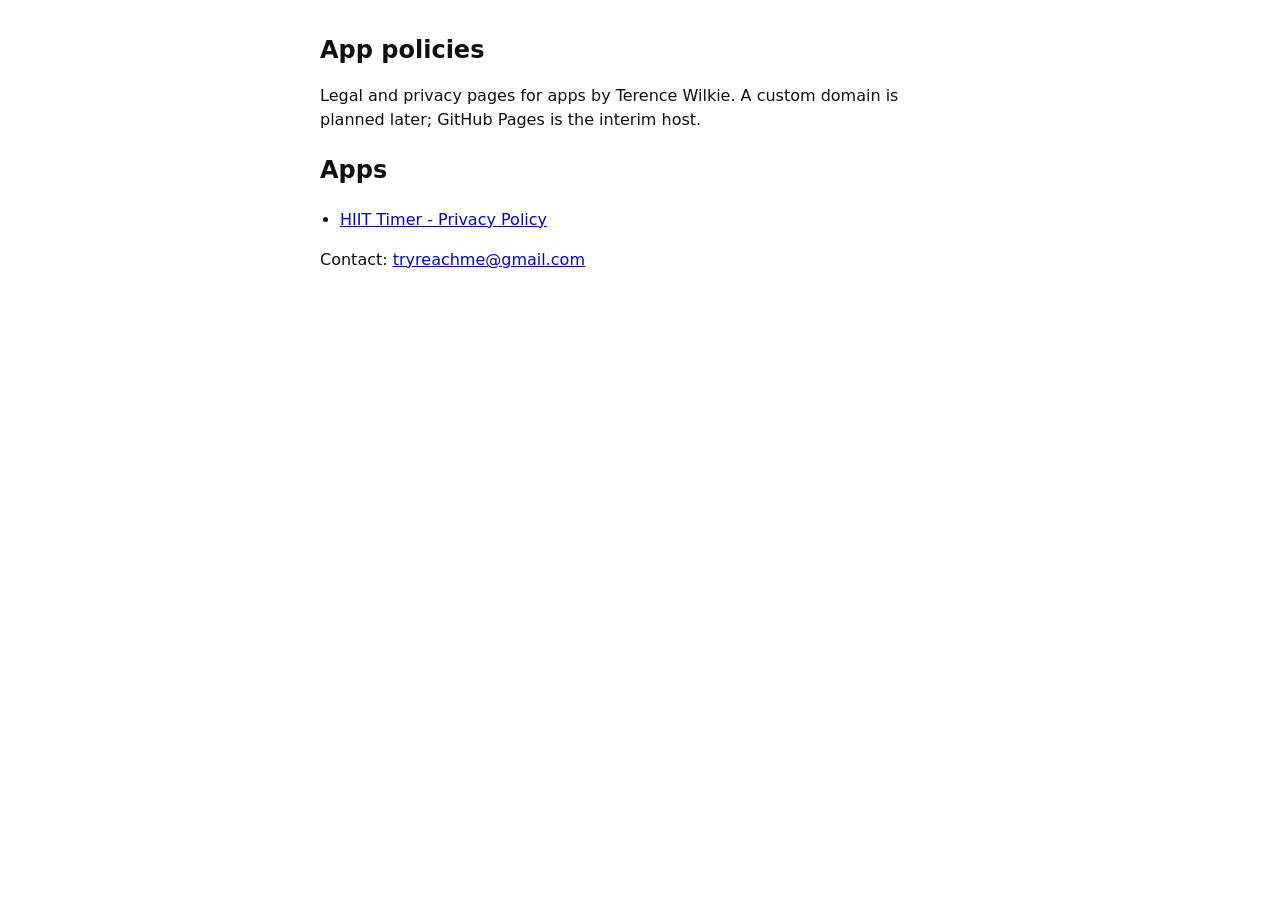
==== index.html @ 2a774953 "Add HIIT Timer privacy policy for GitHub Pages Public interim host for Play Console privacy URL unti" ====
<!DOCTYPE html>
<html lang="en">
<head>
  <meta charset="utf-8" />
  <meta name="viewport" content="width=device-width, initial-scale=1" />
  <title>App policies - Terence Wilkie</title>
  <style>
    body { font-family: system-ui, -apple-system, Segoe UI, Roboto, sans-serif; max-width: 40rem; margin: 2rem auto; padding: 0 1rem; line-height: 1.5; color: #111; }
    h1 { font-size: 1.5rem; }
    ul { padding-left: 1.25rem; }
  </style>
</head>
<body>
  <h1>App policies</h1>
  <p>Legal and privacy pages for apps by Terence Wilkie. A custom domain is planned later; GitHub Pages is the interim host.</p>
  <h2>Apps</h2>
  <ul>
    <li><a href="hiit-timer/privacy.html">HIIT Timer - Privacy Policy</a></li>
  </ul>
  <p>Contact: <a href="mailto:tryreachme@gmail.com">tryreachme@gmail.com</a></p>
</body>
</html>
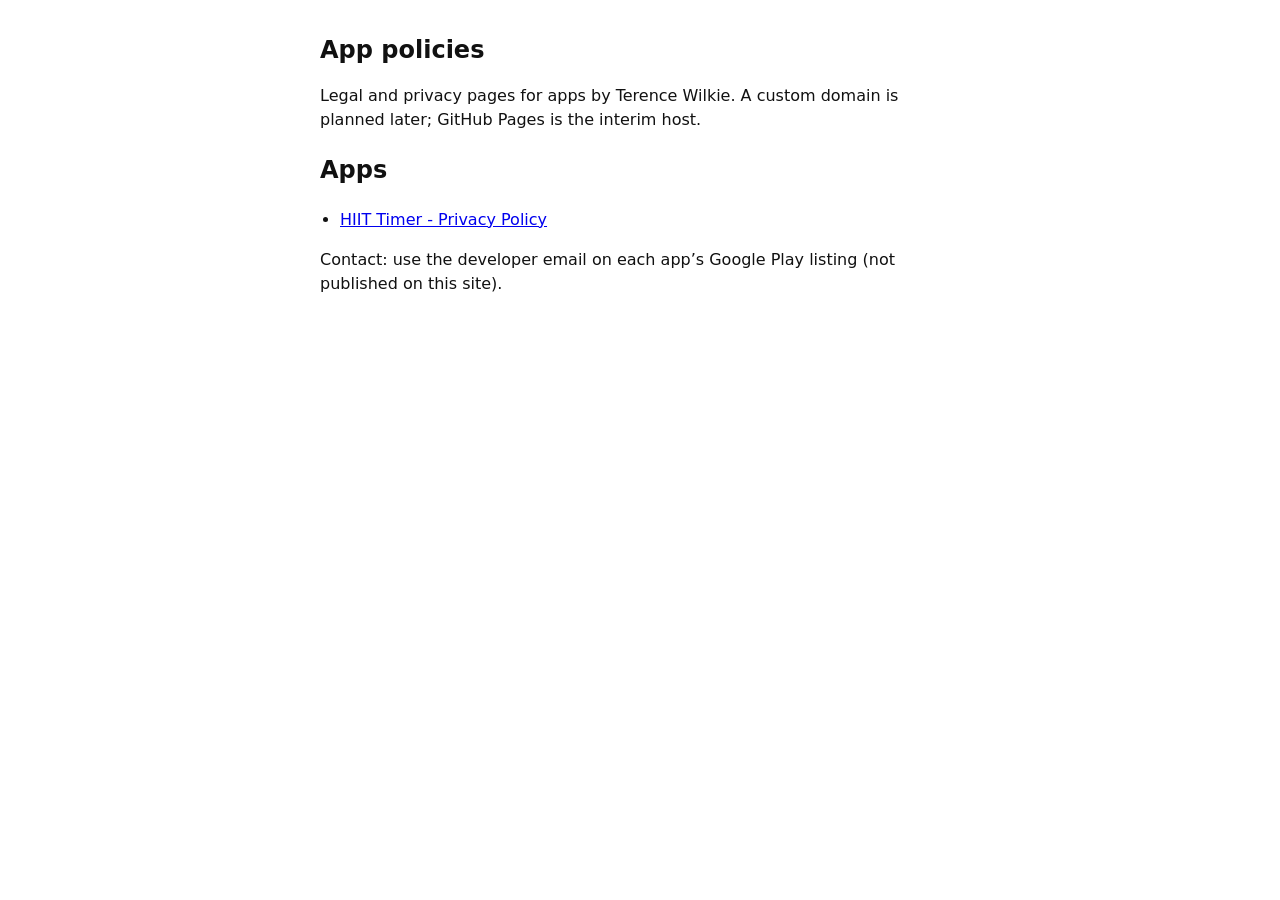
==== commit 012c337a: "Remove public email from privacy and index pages Contact points to Play listing developer email inst" ====
--- a/index.html
+++ b/index.html
@@ -17,6 +17,6 @@
   <ul>
     <li><a href="hiit-timer/privacy.html">HIIT Timer - Privacy Policy</a></li>
   </ul>
-  <p>Contact: <a href="mailto:tryreachme@gmail.com">tryreachme@gmail.com</a></p>
+  <p>Contact: use the developer email on each app&rsquo;s Google Play listing (not published on this site).</p>
 </body>
 </html>
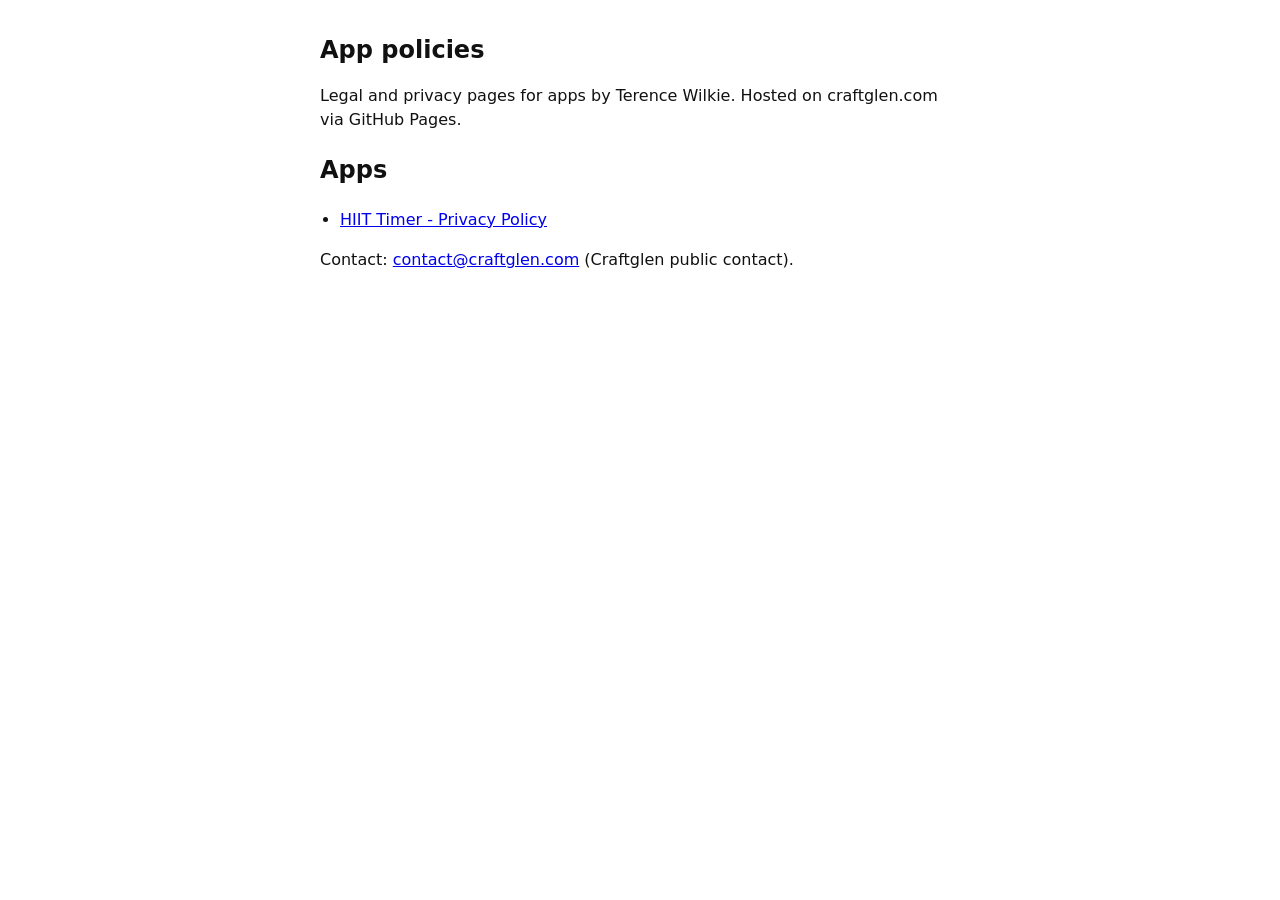
==== commit eddcf203: "Add HIIT Timer privacy at /apps/hiit-timer/privacy Canonical policy now lives at apps/hiit-timer/pri" ====
--- a/index.html
+++ b/index.html
@@ -12,11 +12,11 @@
 </head>
 <body>
   <h1>App policies</h1>
-  <p>Legal and privacy pages for apps by Terence Wilkie. A custom domain is planned later; GitHub Pages is the interim host.</p>
+  <p>Legal and privacy pages for apps by Terence Wilkie. Hosted on craftglen.com via GitHub Pages.</p>
   <h2>Apps</h2>
   <ul>
-    <li><a href="hiit-timer/privacy.html">HIIT Timer - Privacy Policy</a></li>
+    <li><a href="/apps/hiit-timer/privacy">HIIT Timer - Privacy Policy</a></li>
   </ul>
-  <p>Contact: use the developer email on each app&rsquo;s Google Play listing (not published on this site).</p>
+  <p>Contact: <a href="mailto:contact@craftglen.com">contact@craftglen.com</a> (Craftglen public contact).</p>
 </body>
 </html>
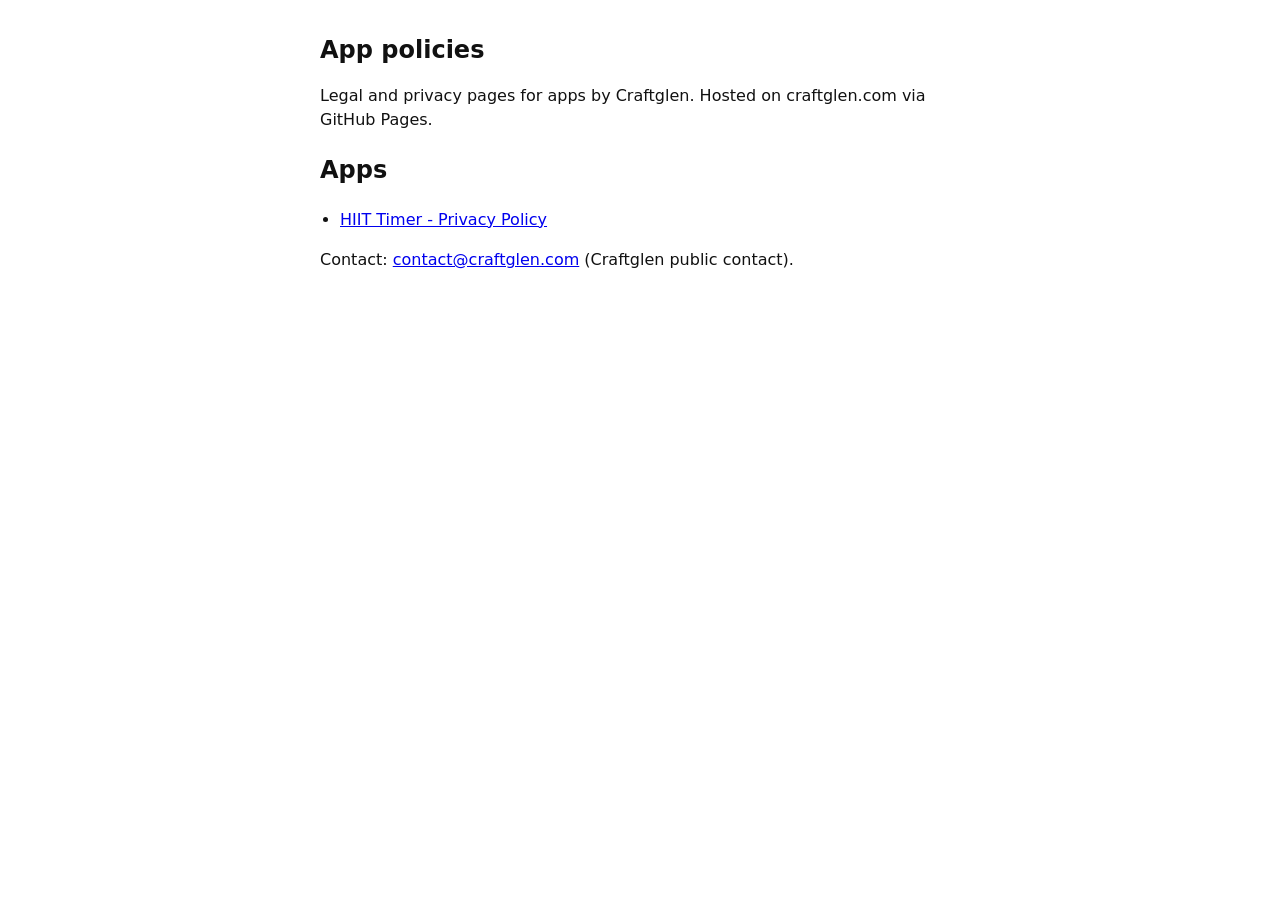
==== commit f76014f2: "Update app policy branding to Craftglen Refresh public developer branding and the privacy policy eff" ====
--- a/index.html
+++ b/index.html
@@ -3,7 +3,7 @@
 <head>
   <meta charset="utf-8" />
   <meta name="viewport" content="width=device-width, initial-scale=1" />
-  <title>App policies - Terence Wilkie</title>
+  <title>App policies - Craftglen</title>
   <style>
     body { font-family: system-ui, -apple-system, Segoe UI, Roboto, sans-serif; max-width: 40rem; margin: 2rem auto; padding: 0 1rem; line-height: 1.5; color: #111; }
     h1 { font-size: 1.5rem; }
@@ -12,7 +12,7 @@
 </head>
 <body>
   <h1>App policies</h1>
-  <p>Legal and privacy pages for apps by Terence Wilkie. Hosted on craftglen.com via GitHub Pages.</p>
+  <p>Legal and privacy pages for apps by Craftglen. Hosted on craftglen.com via GitHub Pages.</p>
   <h2>Apps</h2>
   <ul>
     <li><a href="/apps/hiit-timer/privacy">HIIT Timer - Privacy Policy</a></li>
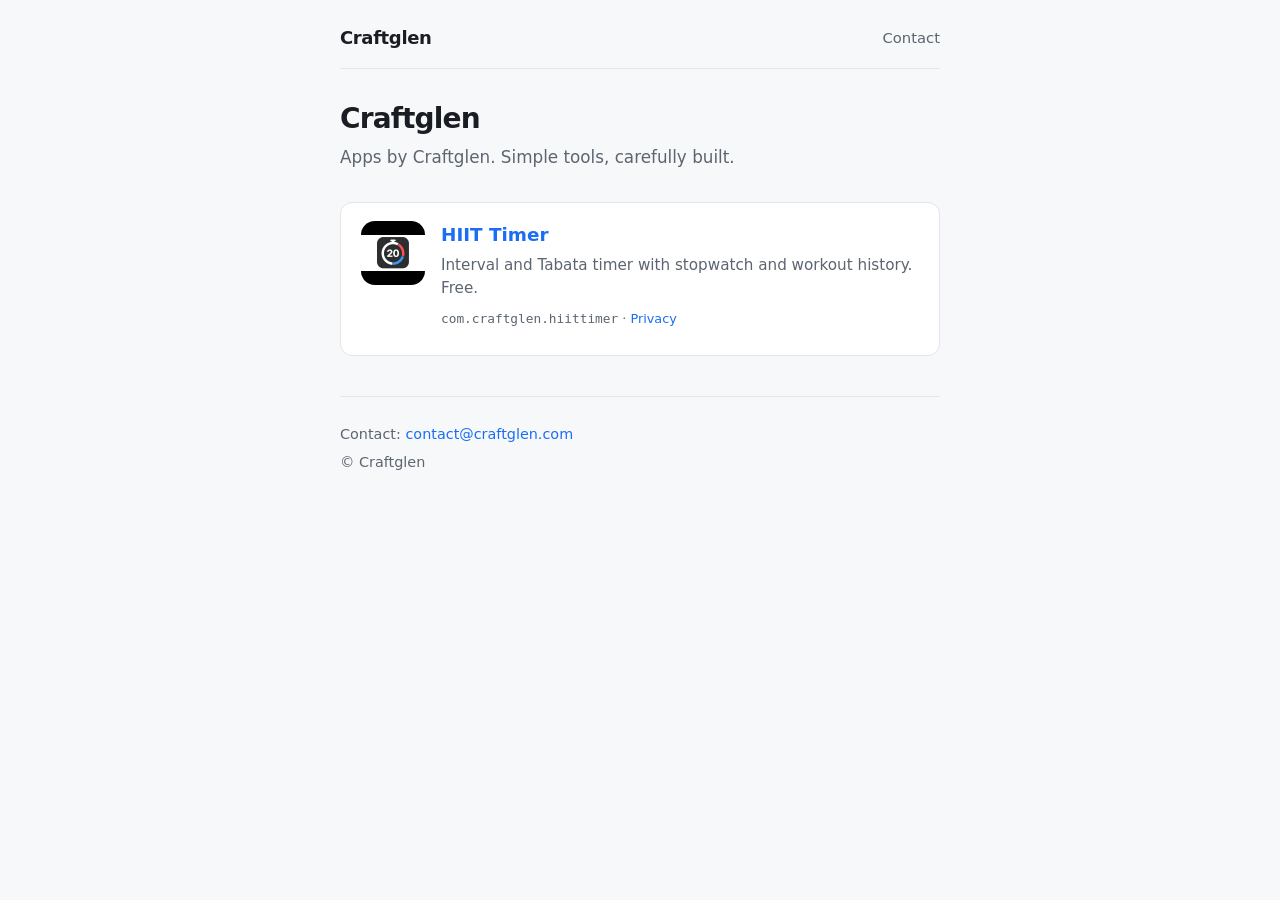
==== commit 68a0934e: "Add Craftglen apps hub and HIIT Timer landing pages Ship a minimal marketing site: home hub, HIIT Ti" ====
--- a/index.html
+++ b/index.html
@@ -3,20 +3,40 @@
 <head>
   <meta charset="utf-8" />
   <meta name="viewport" content="width=device-width, initial-scale=1" />
-  <title>App policies - Craftglen</title>
-  <style>
-    body { font-family: system-ui, -apple-system, Segoe UI, Roboto, sans-serif; max-width: 40rem; margin: 2rem auto; padding: 0 1rem; line-height: 1.5; color: #111; }
-    h1 { font-size: 1.5rem; }
-    ul { padding-left: 1.25rem; }
-  </style>
+  <title>Craftglen - Apps</title>
+  <meta name="description" content="Apps by Craftglen. Simple tools for everyday use." />
+  <link rel="canonical" href="https://craftglen.com/" />
+  <link rel="stylesheet" href="/css/site.css" />
 </head>
 <body>
-  <h1>App policies</h1>
-  <p>Legal and privacy pages for apps by Craftglen. Hosted on craftglen.com via GitHub Pages.</p>
-  <h2>Apps</h2>
-  <ul>
-    <li><a href="/apps/hiit-timer/privacy">HIIT Timer - Privacy Policy</a></li>
-  </ul>
-  <p>Contact: <a href="mailto:contact@craftglen.com">contact@craftglen.com</a> (Craftglen public contact).</p>
+  <div class="wrap">
+    <header class="site-header">
+      <a class="brand" href="/">Craftglen</a>
+      <nav class="nav">
+        <a href="mailto:contact@craftglen.com">Contact</a>
+      </nav>
+    </header>
+
+    <section class="hero">
+      <h1>Craftglen</h1>
+      <p class="tagline">Apps by Craftglen. Simple tools, carefully built.</p>
+    </section>
+
+    <section aria-label="Apps">
+      <div class="app-card">
+        <img src="/assets/apps/hiit-timer/icon-512.png" width="64" height="64" alt="HIIT Timer icon" />
+        <div>
+          <h2><a href="/apps/hiit-timer/">HIIT Timer</a></h2>
+          <p>Interval and Tabata timer with stopwatch and workout history. Free.</p>
+          <p class="meta"><span class="pkg">com.craftglen.hiittimer</span> · <a href="/apps/hiit-timer/privacy/">Privacy</a></p>
+        </div>
+      </div>
+    </section>
+
+    <footer class="site-footer">
+      <p>Contact: <a href="mailto:contact@craftglen.com">contact@craftglen.com</a></p>
+      <p>&copy; Craftglen</p>
+    </footer>
+  </div>
 </body>
 </html>
--- a/css/site.css
+++ b/css/site.css
@@ -0,0 +1,245 @@
+/* Craftglen marketing site - shared styles */
+:root {
+  --bg: #f7f8fa;
+  --surface: #ffffff;
+  --text: #1a1d23;
+  --muted: #5c6570;
+  --border: #e2e5ea;
+  --accent: #1b6ef3;
+  --accent-hover: #1558c4;
+  --radius: 12px;
+  --max: 40rem;
+}
+
+*,
+*::before,
+*::after {
+  box-sizing: border-box;
+}
+
+html {
+  -webkit-text-size-adjust: 100%;
+}
+
+body {
+  margin: 0;
+  font-family: system-ui, -apple-system, "Segoe UI", Roboto, Helvetica, Arial, sans-serif;
+  line-height: 1.55;
+  color: var(--text);
+  background: var(--bg);
+}
+
+a {
+  color: var(--accent);
+  text-decoration: none;
+}
+
+a:hover {
+  text-decoration: underline;
+}
+
+.wrap {
+  max-width: var(--max);
+  margin: 0 auto;
+  padding: 1.5rem 1.25rem 3rem;
+}
+
+.site-header {
+  display: flex;
+  align-items: center;
+  justify-content: space-between;
+  gap: 1rem;
+  margin-bottom: 2rem;
+  padding-bottom: 1rem;
+  border-bottom: 1px solid var(--border);
+}
+
+.brand {
+  font-weight: 700;
+  font-size: 1.125rem;
+  color: var(--text);
+  letter-spacing: -0.02em;
+}
+
+.brand:hover {
+  text-decoration: none;
+  color: var(--accent);
+}
+
+.nav a {
+  color: var(--muted);
+  font-size: 0.925rem;
+}
+
+.hero {
+  margin-bottom: 2rem;
+}
+
+.hero h1 {
+  margin: 0 0 0.5rem;
+  font-size: 1.75rem;
+  letter-spacing: -0.03em;
+  line-height: 1.25;
+}
+
+.hero .tagline {
+  margin: 0;
+  color: var(--muted);
+  font-size: 1.05rem;
+}
+
+.app-card {
+  display: flex;
+  gap: 1rem;
+  align-items: flex-start;
+  background: var(--surface);
+  border: 1px solid var(--border);
+  border-radius: var(--radius);
+  padding: 1.15rem 1.25rem;
+  margin-bottom: 1rem;
+}
+
+.app-card img {
+  width: 64px;
+  height: 64px;
+  border-radius: 14px;
+  flex-shrink: 0;
+  background: #eee;
+}
+
+.app-card h2 {
+  margin: 0 0 0.25rem;
+  font-size: 1.15rem;
+}
+
+.app-card p {
+  margin: 0 0 0.5rem;
+  color: var(--muted);
+  font-size: 0.95rem;
+}
+
+.app-card .meta {
+  font-size: 0.8rem;
+  color: var(--muted);
+}
+
+.landing-icon {
+  width: 96px;
+  height: 96px;
+  border-radius: 22px;
+  display: block;
+  margin: 0 0 1.25rem;
+  background: #eee;
+  box-shadow: 0 2px 8px rgba(0, 0, 0, 0.06);
+}
+
+.benefits {
+  margin: 1.5rem 0;
+  padding: 0;
+  list-style: none;
+}
+
+.benefits li {
+  position: relative;
+  padding: 0.55rem 0 0.55rem 1.5rem;
+  border-bottom: 1px solid var(--border);
+  color: var(--text);
+}
+
+.benefits li:last-child {
+  border-bottom: none;
+}
+
+.benefits li::before {
+  content: "";
+  position: absolute;
+  left: 0;
+  top: 1.05rem;
+  width: 0.55rem;
+  height: 0.55rem;
+  border-radius: 50%;
+  background: var(--accent);
+}
+
+.cta-row {
+  display: flex;
+  flex-wrap: wrap;
+  gap: 0.75rem;
+  align-items: center;
+  margin: 1.75rem 0 1.25rem;
+}
+
+.btn {
+  display: inline-block;
+  padding: 0.7rem 1.15rem;
+  border-radius: 8px;
+  font-weight: 600;
+  font-size: 0.95rem;
+  border: none;
+  cursor: pointer;
+  text-align: center;
+  text-decoration: none;
+  line-height: 1.2;
+}
+
+.btn:hover {
+  text-decoration: none;
+}
+
+.btn-primary {
+  background: var(--accent);
+  color: #fff;
+}
+
+.btn-primary:hover {
+  background: var(--accent-hover);
+  color: #fff;
+}
+
+.btn-soon {
+  background: #d8dce3;
+  color: #5c6570;
+  cursor: default;
+  pointer-events: none;
+}
+
+.btn-secondary {
+  background: var(--surface);
+  color: var(--text);
+  border: 1px solid var(--border);
+}
+
+.btn-secondary:hover {
+  border-color: var(--accent);
+  color: var(--accent);
+}
+
+.pkg {
+  font-family: ui-monospace, SFMono-Regular, Menlo, Consolas, monospace;
+  font-size: 0.8rem;
+  color: var(--muted);
+  margin: 0.5rem 0 0;
+}
+
+.site-footer {
+  margin-top: 2.5rem;
+  padding-top: 1.25rem;
+  border-top: 1px solid var(--border);
+  font-size: 0.9rem;
+  color: var(--muted);
+}
+
+.site-footer p {
+  margin: 0.35rem 0;
+}
+
+@media (max-width: 480px) {
+  .hero h1 {
+    font-size: 1.45rem;
+  }
+
+  .app-card {
+    flex-direction: column;
+    align-items: flex-start;
+  }
+}
